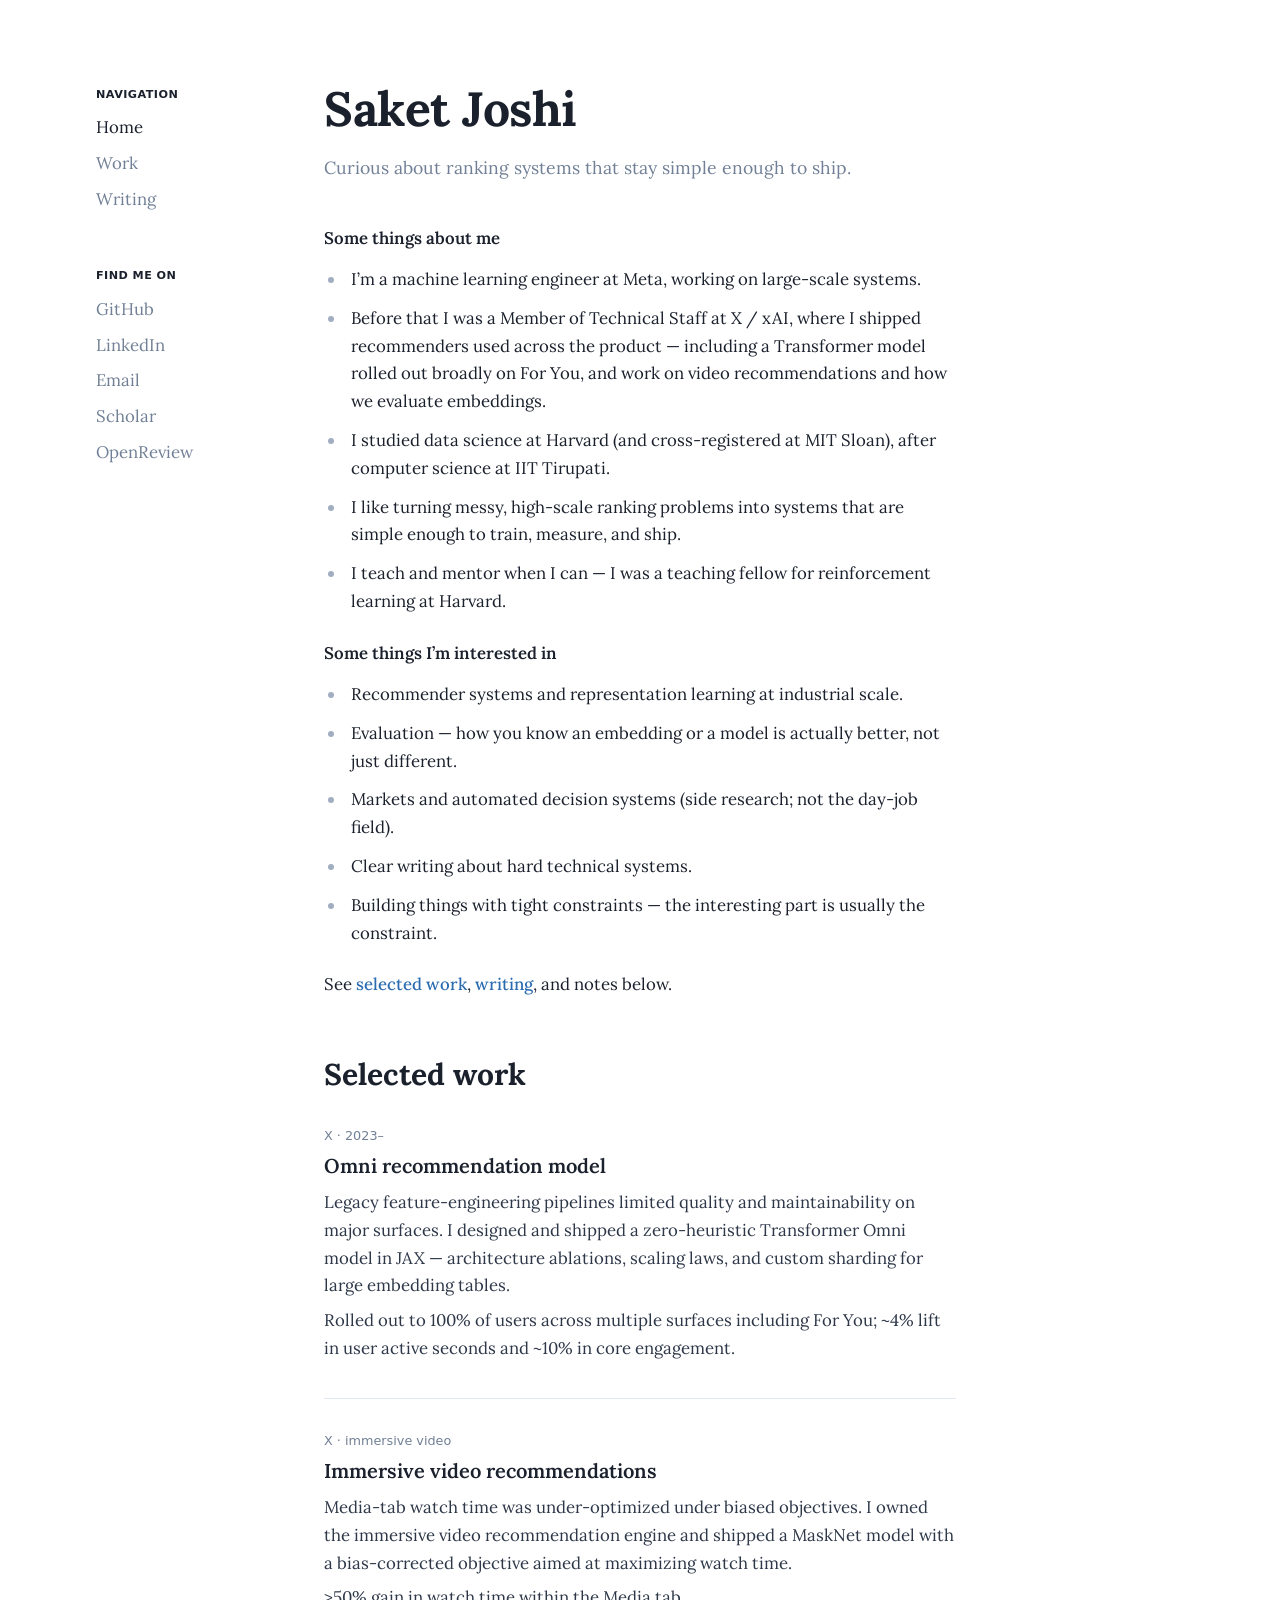
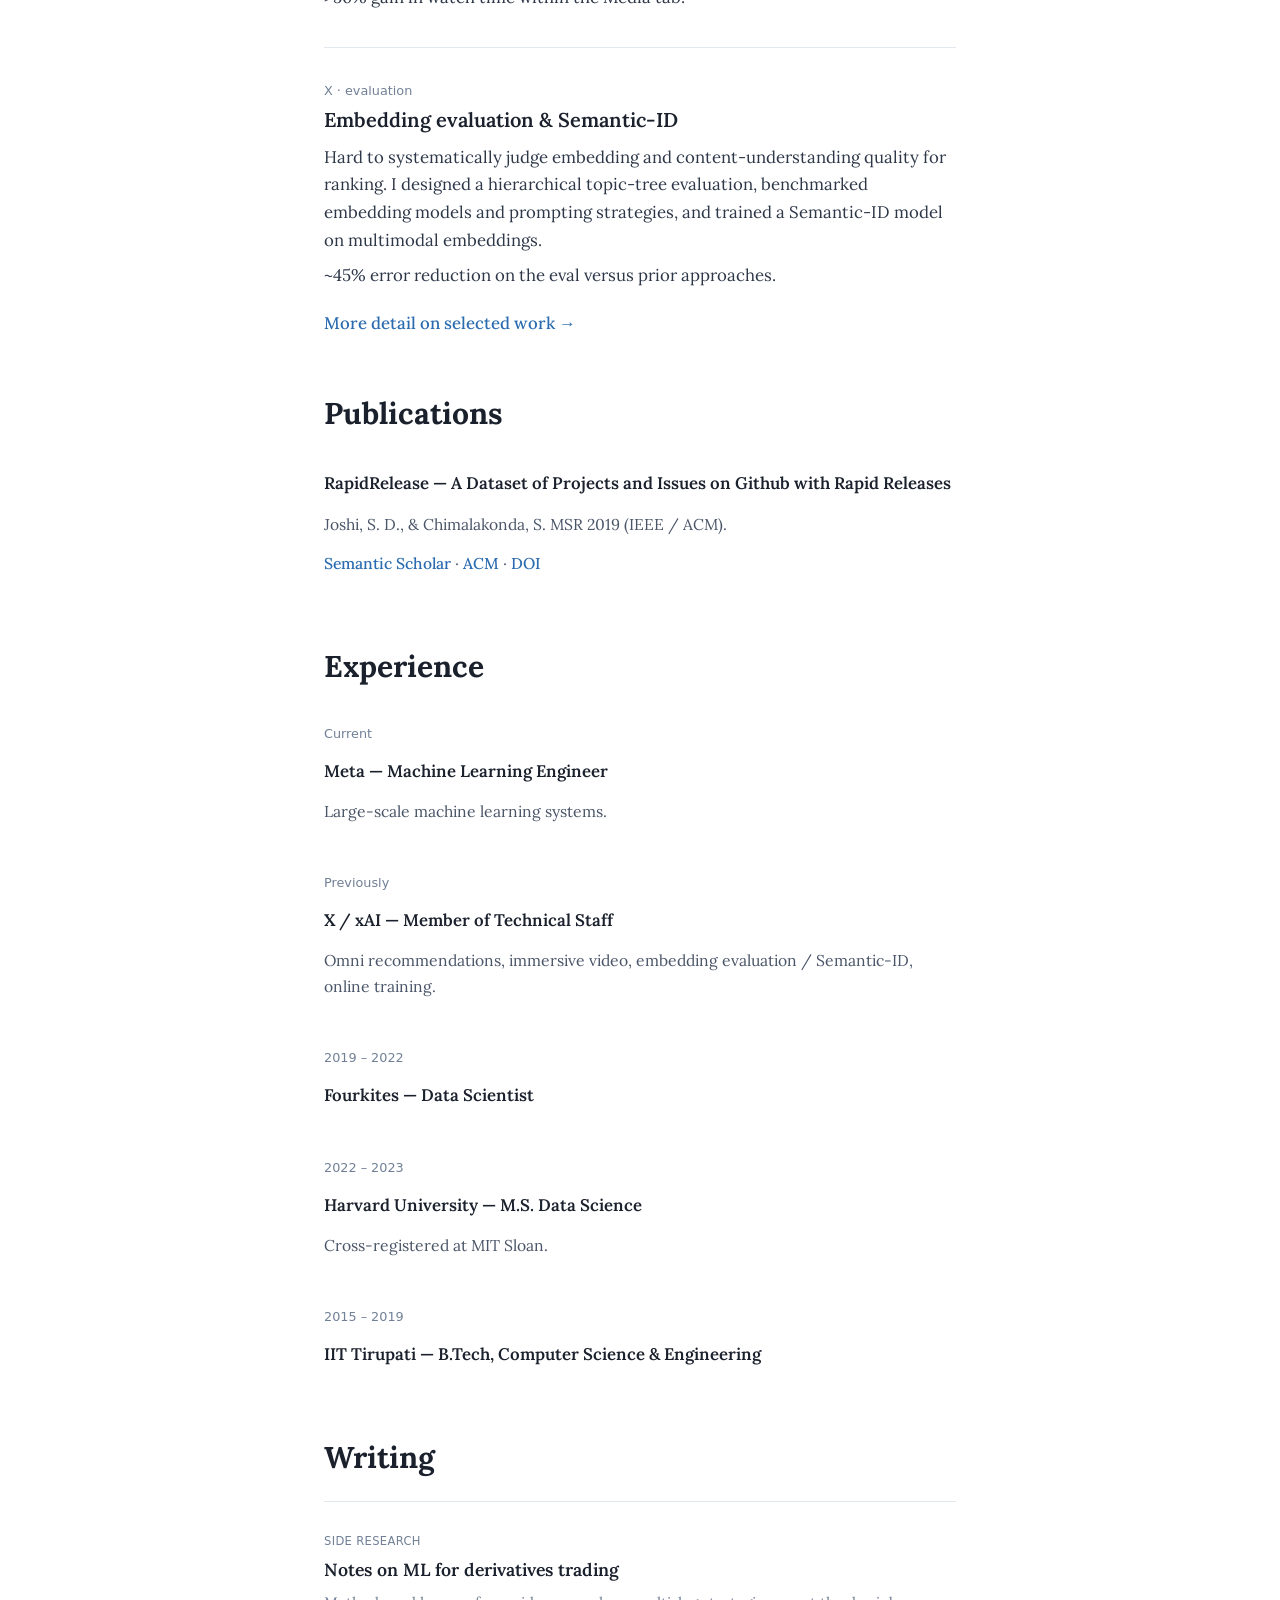
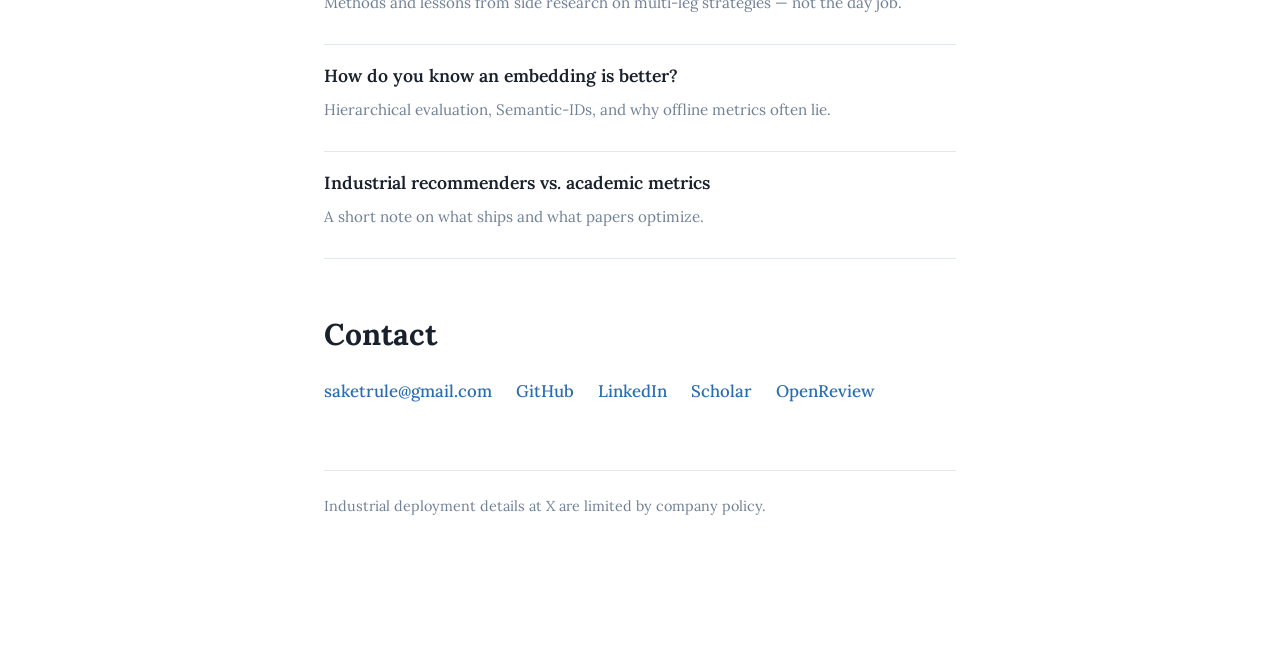
==== index.html @ b35bbe44 "Initial personal site for Saket Joshi. Static HTML/CSS/JS for GitHub Pages — restrained typography-f" ====
<!DOCTYPE html>
<html lang="en">
<head>
  <meta charset="utf-8" />
  <meta name="viewport" content="width=device-width, initial-scale=1" />
  <title>Saket Joshi</title>
  <meta name="description" content="Machine learning engineer — large-scale recommenders, evaluation, and systems that ship." />
  <meta name="robots" content="index,follow" />
  <meta property="og:title" content="Saket Joshi" />
  <meta property="og:description" content="Machine learning engineer — large-scale recommenders, evaluation, and systems that ship." />
  <link rel="preconnect" href="https://fonts.googleapis.com" />
  <link rel="preconnect" href="https://fonts.gstatic.com" crossorigin />
  <link href="https://fonts.googleapis.com/css2?family=Lora:ital,wght@0,400;0,500;0,600;0,700;1,400&display=swap" rel="stylesheet" />
  <link rel="stylesheet" href="css/styles.css" />
</head>
<body>
  <header class="top-bar">
    <div class="top-bar-inner">
      <nav class="top-links" aria-label="Primary">
        <a href="index.html" aria-current="page">Home</a>
        <a href="work/index.html">Work</a>
        <a href="writing/index.html">Writing</a>
      </nav>
      <button type="button" class="menu-btn" id="menu-btn" aria-label="Menu" aria-expanded="false" aria-controls="mobile-panel">
        <svg viewBox="0 0 24 24" fill="none" stroke="currentColor" stroke-width="2" stroke-linecap="round" aria-hidden="true">
          <line x1="3" y1="6" x2="21" y2="6"></line>
          <line x1="3" y1="12" x2="21" y2="12"></line>
          <line x1="3" y1="18" x2="21" y2="18"></line>
        </svg>
      </button>
    </div>
  </header>

  <div class="mobile-panel" id="mobile-panel">
    <p class="label">Navigation</p>
    <a href="index.html" aria-current="page">Home</a>
    <a href="work/index.html">Work</a>
    <a href="writing/index.html">Writing</a>
    <p class="label">Find me on</p>
    <a href="https://github.com/saketrule" target="_blank" rel="noopener">GitHub</a>
    <a href="https://www.linkedin.com/in/saket-dattatray-joshi" target="_blank" rel="noopener">LinkedIn</a>
    <a href="mailto:saketrule@gmail.com">Email</a>
    <a href="https://www.semanticscholar.org/search?q=%22Saket%20Dattatray%20Joshi%22" target="_blank" rel="noopener">Scholar</a>
    <a href="https://openreview.net/" target="_blank" rel="noopener">OpenReview</a>
  </div>

  <aside class="side-nav" aria-label="Sidebar">
    <div class="group">
      <p class="label">Navigation</p>
      <a href="index.html" aria-current="page">Home</a>
      <a href="work/index.html">Work</a>
      <a href="writing/index.html">Writing</a>
    </div>
    <div class="group">
      <p class="label">Find me on</p>
      <a href="https://github.com/saketrule" target="_blank" rel="noopener">GitHub</a>
      <a href="https://www.linkedin.com/in/saket-dattatray-joshi" target="_blank" rel="noopener">LinkedIn</a>
      <a href="mailto:saketrule@gmail.com">Email</a>
      <a href="https://www.semanticscholar.org/search?q=%22Saket%20Dattatray%20Joshi%22" target="_blank" rel="noopener">Scholar</a>
      <a href="https://openreview.net/" target="_blank" rel="noopener">OpenReview</a>
    </div>
  </aside>

  <main class="shell">
    <article class="">
      <h1>Saket Joshi</h1>
      <p class="lede">Curious about ranking systems that stay simple enough to ship.</p>

      <p><strong>Some things about me</strong></p>
      <ul class="plain">
        <li>I’m a machine learning engineer at Meta, working on large-scale systems.</li>
        <li>Before that I was a Member of Technical Staff at X / xAI, where I shipped recommenders used across the product — including a Transformer model rolled out broadly on For You, and work on video recommendations and how we evaluate embeddings.</li>
        <li>I studied data science at Harvard (and cross-registered at MIT Sloan), after computer science at IIT Tirupati.</li>
        <li>I like turning messy, high-scale ranking problems into systems that are simple enough to train, measure, and ship.</li>
        <li>I teach and mentor when I can — I was a teaching fellow for reinforcement learning at Harvard.</li>
      </ul>

      <p><strong>Some things I’m interested in</strong></p>
      <ul class="plain">
        <li>Recommender systems and representation learning at industrial scale.</li>
        <li>Evaluation — how you know an embedding or a model is actually better, not just different.</li>
        <li>Markets and automated decision systems (side research; not the day-job field).</li>
        <li>Clear writing about hard technical systems.</li>
        <li>Building things with tight constraints — the interesting part is usually the constraint.</li>
      </ul>

      <p>See <a href="work/index.html">selected work</a>, <a href="writing/index.html">writing</a>, and notes below.</p>

      <h2 id="work">Selected work</h2>
      <div class="cards">
        <section class="card">
          <p class="meta">X · 2023–</p>
          <h3>Omni recommendation model</h3>
          <p>Legacy feature-engineering pipelines limited quality and maintainability on major surfaces. I designed and shipped a zero-heuristic Transformer Omni model in JAX — architecture ablations, scaling laws, and custom sharding for large embedding tables.</p>
          <p class="outcome">Rolled out to 100% of users across multiple surfaces including For You; ~4% lift in user active seconds and ~10% in core engagement.</p>
        </section>
        <section class="card">
          <p class="meta">X · immersive video</p>
          <h3>Immersive video recommendations</h3>
          <p>Media-tab watch time was under-optimized under biased objectives. I owned the immersive video recommendation engine and shipped a MaskNet model with a bias-corrected objective aimed at maximizing watch time.</p>
          <p class="outcome">&gt;50% gain in watch time within the Media tab.</p>
        </section>
        <section class="card">
          <p class="meta">X · evaluation</p>
          <h3>Embedding evaluation &amp; Semantic-ID</h3>
          <p>Hard to systematically judge embedding and content-understanding quality for ranking. I designed a hierarchical topic-tree evaluation, benchmarked embedding models and prompting strategies, and trained a Semantic-ID model on multimodal embeddings.</p>
          <p class="outcome">~45% error reduction on the eval versus prior approaches.</p>
        </section>
      </div>
      <p><a href="work/index.html">More detail on selected work →</a></p>

      <h2 id="publications">Publications</h2>
      <div class="list-block">
        <div class="list-item">
          <p class="role">RapidRelease — A Dataset of Projects and Issues on Github with Rapid Releases</p>
          <p class="detail">Joshi, S. D., &amp; Chimalakonda, S. MSR 2019 (IEEE / ACM).</p>
          <p class="detail">
            <a href="https://www.semanticscholar.org/paper/RapidRelease-A-Dataset-of-Projects-and-Issues-on-Joshi-Chimalakonda/b1bffb9d54687235b141372b4b94165a48e83bac" target="_blank" rel="noopener">Semantic Scholar</a>
            ·
            <a href="https://dl.acm.org/doi/10.1109/MSR.2019.00088" target="_blank" rel="noopener">ACM</a>
            ·
            <a href="https://doi.org/10.1109/MSR.2019.00088" target="_blank" rel="noopener">DOI</a>
          </p>
        </div>
      </div>

      <h2 id="experience">Experience</h2>
      <div class="list-block">
        <div class="list-item">
          <p class="when">Current</p>
          <p class="role">Meta — Machine Learning Engineer</p>
          <p class="detail">Large-scale machine learning systems.</p>
        </div>
        <div class="list-item">
          <p class="when">Previously</p>
          <p class="role">X / xAI — Member of Technical Staff</p>
          <p class="detail">Omni recommendations, immersive video, embedding evaluation / Semantic-ID, online training.</p>
        </div>
        <div class="list-item">
          <p class="when">2019 – 2022</p>
          <p class="role">Fourkites — Data Scientist</p>
        </div>
        <div class="list-item">
          <p class="when">2022 – 2023</p>
          <p class="role">Harvard University — M.S. Data Science</p>
          <p class="detail">Cross-registered at MIT Sloan.</p>
        </div>
        <div class="list-item">
          <p class="when">2015 – 2019</p>
          <p class="role">IIT Tirupati — B.Tech, Computer Science &amp; Engineering</p>
        </div>
      </div>

      <h2 id="writing">Writing</h2>
      <ul class="write-list">
        <li>
          <p class="tag">Side research</p>
          <a href="writing/ml-for-derivatives.html">Notes on ML for derivatives trading</a>
          <p class="blurb">Methods and lessons from side research on multi-leg strategies — not the day job.</p>
        </li>
        <li>
          <a href="writing/embedding-evaluation.html">How do you know an embedding is better?</a>
          <p class="blurb">Hierarchical evaluation, Semantic-IDs, and why offline metrics often lie.</p>
        </li>
        <li>
          <a href="writing/industrial-recsys.html">Industrial recommenders vs. academic metrics</a>
          <p class="blurb">A short note on what ships and what papers optimize.</p>
        </li>
      </ul>

      <h2 id="contact">Contact</h2>
      <div class="contact-row">
        <a href="mailto:saketrule@gmail.com">saketrule@gmail.com</a>
        <a href="https://github.com/saketrule" target="_blank" rel="noopener">GitHub</a>
        <a href="https://www.linkedin.com/in/saket-dattatray-joshi" target="_blank" rel="noopener">LinkedIn</a>
        <a href="https://www.semanticscholar.org/search?q=%22Saket%20Dattatray%20Joshi%22" target="_blank" rel="noopener">Scholar</a>
        <a href="https://openreview.net/" target="_blank" rel="noopener">OpenReview</a>
      </div>

      <p class="footer-note">Industrial deployment details at X are limited by company policy.</p>

    </article>
  </main>

  <script src="js/main.js"></script>
</body>
</html>
---- css/styles.css ----
/* Saket Joshi — restrained personal site */

:root {
  --bg: #ffffff;
  --text: #1a202c;
  --muted: #718096;
  --border: #e2e8f0;
  --link: #2b6cb0;
  --hover: #1a202c;
  --max: 42rem;
  --pad: 1.25rem;
  --font: "Lora", "Iowan Old Style", "Palatino Linotype", Palatino, Georgia, serif;
  --sans: ui-sans-serif, system-ui, -apple-system, "Segoe UI", sans-serif;
}

*,
*::before,
*::after {
  box-sizing: border-box;
  margin: 0;
  padding: 0;
}

html {
  -webkit-text-size-adjust: 100%;
  scroll-behavior: smooth;
}

body {
  font-family: var(--font);
  background: var(--bg);
  color: var(--text);
  line-height: 1.65;
  font-size: 1.05rem;
  -webkit-font-smoothing: antialiased;
  text-rendering: optimizeLegibility;
  min-height: 100vh;
}

a {
  color: var(--link);
  text-decoration: none;
  font-weight: 500;
  transition: color 0.15s ease;
}

a:hover {
  text-decoration: underline;
  color: var(--hover);
}

img {
  max-width: 100%;
  height: auto;
  display: block;
}

.shell {
  max-width: var(--max);
  margin: 0 auto;
  padding: 4.5rem var(--pad) 6rem;
  position: relative;
}

.side-nav {
  display: none;
  position: fixed;
  top: 4.5rem;
  right: calc(50% + (var(--max) / 2) + 4rem);
  flex-direction: column;
  gap: 2.5rem;
  width: 9rem;
}

.side-nav .group {
  display: flex;
  flex-direction: column;
  gap: 0.5rem;
}

.side-nav .label {
  font-family: var(--sans);
  font-size: 0.7rem;
  font-weight: 700;
  letter-spacing: 0.04em;
  text-transform: uppercase;
  color: var(--text);
  margin-bottom: 0.15rem;
}

.side-nav a {
  color: var(--muted);
  font-weight: 400;
  font-size: 1.05rem;
  text-decoration: none;
}

.side-nav a:hover,
.side-nav a[aria-current="page"] {
  color: var(--text);
  text-decoration: none;
}

.top-bar {
  position: fixed;
  top: 0;
  left: 0;
  right: 0;
  height: 3rem;
  background: var(--bg);
  border-bottom: 1px solid var(--border);
  z-index: 50;
  display: flex;
  align-items: center;
}

.top-bar-inner {
  width: 100%;
  max-width: var(--max);
  margin: 0 auto;
  padding: 0 1.5rem;
  display: flex;
  align-items: center;
  justify-content: space-between;
  gap: 1rem;
}

.top-links {
  display: flex;
  gap: 1.5rem;
  align-items: center;
}

.top-links a {
  color: var(--muted);
  font-weight: 400;
  text-decoration: none;
}

.top-links a[aria-current="page"],
.top-links a:hover {
  color: var(--text);
}

.menu-btn {
  appearance: none;
  background: transparent;
  border: 1px solid var(--border);
  border-radius: 0.375rem;
  width: 2rem;
  height: 2rem;
  display: inline-flex;
  align-items: center;
  justify-content: center;
  cursor: pointer;
  color: var(--text);
}

.menu-btn svg {
  width: 1rem;
  height: 1rem;
}

.mobile-panel {
  display: none;
  position: fixed;
  top: 3rem;
  left: 0;
  right: 0;
  background: var(--bg);
  border-bottom: 1px solid var(--border);
  padding: 1.25rem 1.5rem 1.5rem;
  z-index: 40;
  box-shadow: 0 8px 24px rgba(0, 0, 0, 0.06);
}

.mobile-panel.open {
  display: block;
}

.mobile-panel .label {
  font-family: var(--sans);
  font-size: 0.75rem;
  font-weight: 600;
  margin: 0.75rem 0 0.5rem;
}

.mobile-panel .label:first-child {
  margin-top: 0;
}

.mobile-panel a {
  display: block;
  padding: 0.35rem 0;
  color: var(--muted);
  font-weight: 400;
  text-decoration: none;
}

.mobile-panel a:hover,
.mobile-panel a[aria-current="page"] {
  color: var(--text);
}

h1 {
  font-size: 2.25rem;
  font-weight: 700;
  line-height: 1.2;
  letter-spacing: -0.01em;
  margin-bottom: 0.75rem;
}

h2 {
  font-size: 1.5rem;
  font-weight: 700;
  line-height: 1.3;
  margin-top: 3rem;
  margin-bottom: 1.25rem;
}

h3 {
  font-size: 1.2rem;
  font-weight: 600;
  line-height: 1.35;
  margin-top: 2rem;
  margin-bottom: 0.5rem;
}

.lede {
  color: var(--muted);
  font-size: 1.1rem;
  margin-bottom: 2.25rem;
  line-height: 1.55;
}

p {
  margin: 0.85rem 0;
}

strong {
  font-weight: 600;
}

ul.plain {
  list-style: disc;
  padding-left: 1.35rem;
  margin: 0.75rem 0 1.5rem;
}

ul.plain li {
  margin: 0.7rem 0;
  padding-left: 0.35rem;
}

ul.plain li::marker {
  color: #a0aec0;
}

hr {
  border: none;
  border-top: 1px solid var(--border);
  margin: 3rem 0;
}

.cards {
  display: flex;
  flex-direction: column;
  gap: 1.75rem;
  margin-top: 1rem;
}

.card {
  border-top: 1px solid var(--border);
  padding-top: 1.5rem;
}

.card:first-child {
  border-top: none;
  padding-top: 0;
}

.card .meta {
  font-family: var(--sans);
  font-size: 0.8rem;
  color: var(--muted);
  margin-bottom: 0.35rem;
}

.card h3 {
  margin-top: 0;
  margin-bottom: 0.65rem;
  font-size: 1.25rem;
}

.card p {
  margin: 0.45rem 0;
  color: #2d3748;
}

.list-block {
  display: flex;
  flex-direction: column;
  gap: 1.25rem;
  margin-top: 0.5rem;
}

.list-item .when {
  font-family: var(--sans);
  font-size: 0.8rem;
  color: var(--muted);
}

.list-item .role {
  font-weight: 600;
}

.list-item .detail {
  color: #4a5568;
  font-size: 0.98rem;
}

.write-list {
  list-style: none;
  padding: 0;
  margin: 1rem 0 0;
}

.write-list li {
  padding: 1rem 0;
  border-top: 1px solid var(--border);
}

.write-list li:last-child {
  border-bottom: 1px solid var(--border);
}

.write-list a {
  font-weight: 600;
  color: var(--text);
  text-decoration: none;
  font-size: 1.1rem;
}

.write-list a:hover {
  color: var(--link);
  text-decoration: underline;
}

.write-list .blurb {
  color: var(--muted);
  font-size: 0.95rem;
  margin-top: 0.35rem;
}

.write-list .tag {
  font-family: var(--sans);
  font-size: 0.72rem;
  color: var(--muted);
  letter-spacing: 0.03em;
  text-transform: uppercase;
  margin-bottom: 0.25rem;
}

.article .meta {
  font-family: var(--sans);
  font-size: 0.85rem;
  color: var(--muted);
  margin-bottom: 2rem;
}

.article p {
  margin: 1rem 0;
}

.article ul {
  list-style: disc;
  padding-left: 1.35rem;
  margin: 1rem 0;
}

.article li {
  margin: 0.55rem 0;
}

.article h2 {
  margin-top: 2.5rem;
}

.back {
  display: inline-block;
  margin-bottom: 2rem;
  color: var(--muted);
  font-weight: 400;
  font-size: 0.95rem;
}

.back:hover {
  color: var(--text);
}

.footer-note {
  margin-top: 4rem;
  padding-top: 1.5rem;
  border-top: 1px solid var(--border);
  font-size: 0.9rem;
  color: var(--muted);
}

.contact-row {
  display: flex;
  flex-wrap: wrap;
  gap: 0.75rem 1.5rem;
  margin-top: 0.75rem;
}

@media (min-width: 48em) {
  h1 {
    font-size: 3rem;
    margin-bottom: 1rem;
  }

  h2 {
    font-size: 1.875rem;
    margin-top: 3.5rem;
    margin-bottom: 1.5rem;
  }

  .shell {
    padding-top: 5rem;
    padding-bottom: 8rem;
  }

  .lede {
    margin-bottom: 2.75rem;
  }
}

@media (min-width: 62em) {
  .top-bar {
    display: none;
  }

  .mobile-panel {
    display: none !important;
  }

  .side-nav {
    display: flex;
  }

  .shell {
    padding-top: 5rem;
  }
}

@media (max-width: 61.99em) {
  .shell {
    padding-top: 5rem;
  }
}
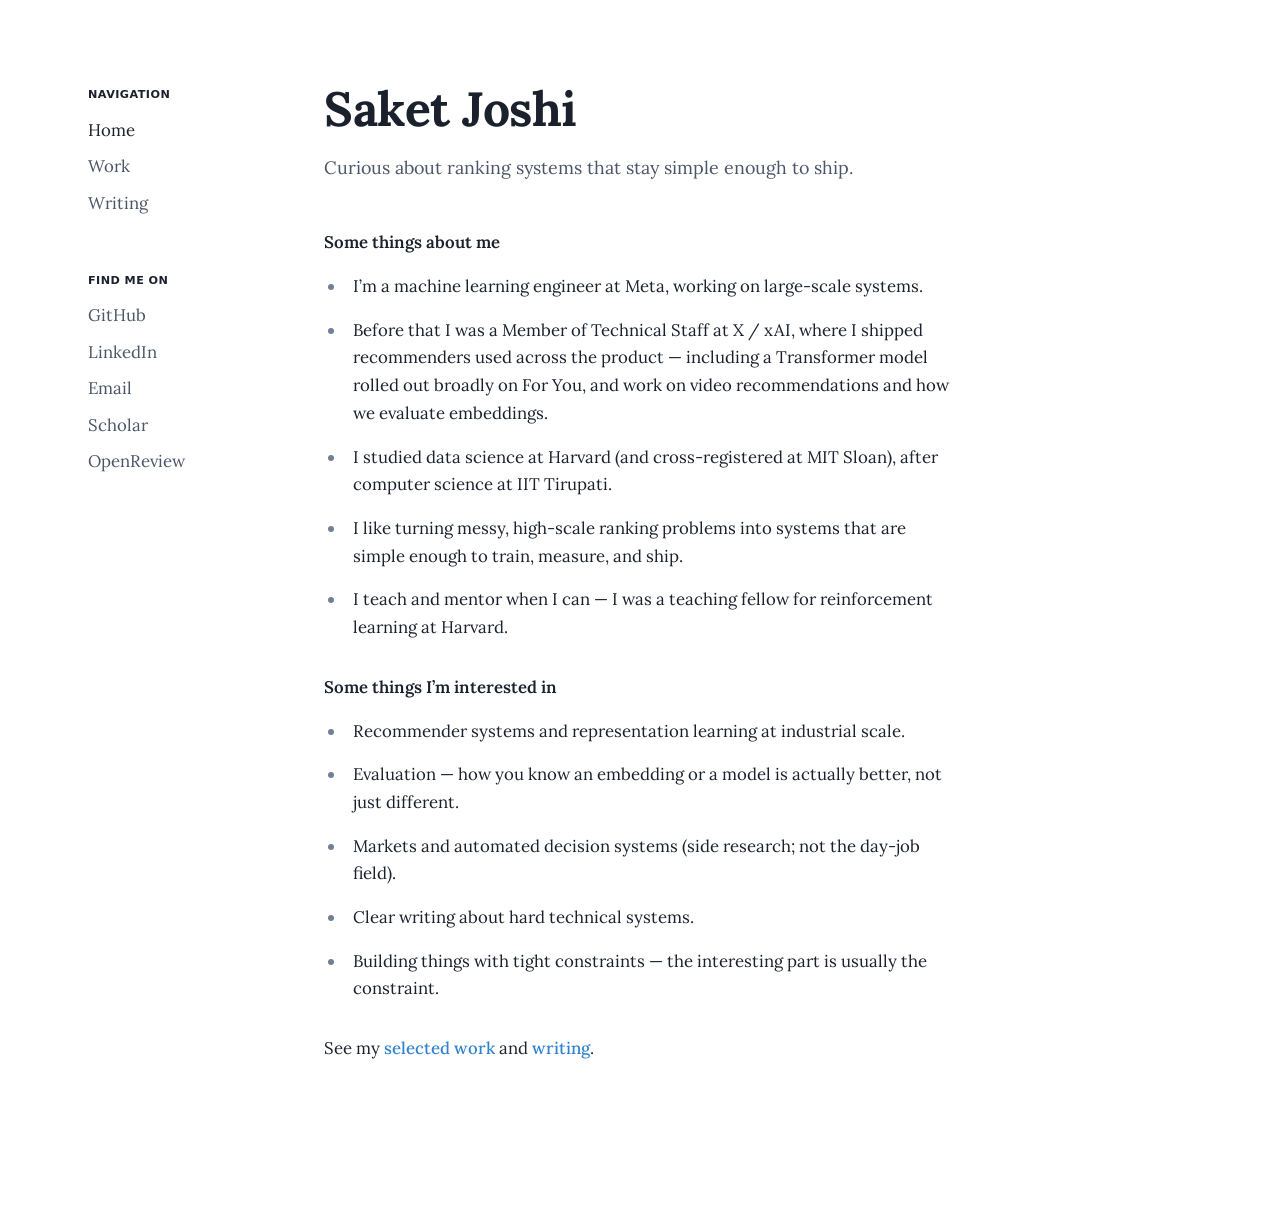
==== commit 305e6cb5: "Sparse homepage to match Adam’s quiet vibe. Drop résumé sections from home; keep about/interests plu" ====
--- a/index.html
+++ b/index.html
@@ -62,7 +62,7 @@
   </aside>
 
   <main class="shell">
-    <article class="">
+    <article>
       <h1>Saket Joshi</h1>
       <p class="lede">Curious about ranking systems that stay simple enough to ship.</p>
 
@@ -84,101 +84,7 @@
         <li>Building things with tight constraints — the interesting part is usually the constraint.</li>
       </ul>
 
-      <p>See <a href="work/index.html">selected work</a>, <a href="writing/index.html">writing</a>, and notes below.</p>
-
-      <h2 id="work">Selected work</h2>
-      <div class="cards">
-        <section class="card">
-          <p class="meta">X · 2023–</p>
-          <h3>Omni recommendation model</h3>
-          <p>Legacy feature-engineering pipelines limited quality and maintainability on major surfaces. I designed and shipped a zero-heuristic Transformer Omni model in JAX — architecture ablations, scaling laws, and custom sharding for large embedding tables.</p>
-          <p class="outcome">Rolled out to 100% of users across multiple surfaces including For You; ~4% lift in user active seconds and ~10% in core engagement.</p>
-        </section>
-        <section class="card">
-          <p class="meta">X · immersive video</p>
-          <h3>Immersive video recommendations</h3>
-          <p>Media-tab watch time was under-optimized under biased objectives. I owned the immersive video recommendation engine and shipped a MaskNet model with a bias-corrected objective aimed at maximizing watch time.</p>
-          <p class="outcome">&gt;50% gain in watch time within the Media tab.</p>
-        </section>
-        <section class="card">
-          <p class="meta">X · evaluation</p>
-          <h3>Embedding evaluation &amp; Semantic-ID</h3>
-          <p>Hard to systematically judge embedding and content-understanding quality for ranking. I designed a hierarchical topic-tree evaluation, benchmarked embedding models and prompting strategies, and trained a Semantic-ID model on multimodal embeddings.</p>
-          <p class="outcome">~45% error reduction on the eval versus prior approaches.</p>
-        </section>
-      </div>
-      <p><a href="work/index.html">More detail on selected work →</a></p>
-
-      <h2 id="publications">Publications</h2>
-      <div class="list-block">
-        <div class="list-item">
-          <p class="role">RapidRelease — A Dataset of Projects and Issues on Github with Rapid Releases</p>
-          <p class="detail">Joshi, S. D., &amp; Chimalakonda, S. MSR 2019 (IEEE / ACM).</p>
-          <p class="detail">
-            <a href="https://www.semanticscholar.org/paper/RapidRelease-A-Dataset-of-Projects-and-Issues-on-Joshi-Chimalakonda/b1bffb9d54687235b141372b4b94165a48e83bac" target="_blank" rel="noopener">Semantic Scholar</a>
-            ·
-            <a href="https://dl.acm.org/doi/10.1109/MSR.2019.00088" target="_blank" rel="noopener">ACM</a>
-            ·
-            <a href="https://doi.org/10.1109/MSR.2019.00088" target="_blank" rel="noopener">DOI</a>
-          </p>
-        </div>
-      </div>
-
-      <h2 id="experience">Experience</h2>
-      <div class="list-block">
-        <div class="list-item">
-          <p class="when">Current</p>
-          <p class="role">Meta — Machine Learning Engineer</p>
-          <p class="detail">Large-scale machine learning systems.</p>
-        </div>
-        <div class="list-item">
-          <p class="when">Previously</p>
-          <p class="role">X / xAI — Member of Technical Staff</p>
-          <p class="detail">Omni recommendations, immersive video, embedding evaluation / Semantic-ID, online training.</p>
-        </div>
-        <div class="list-item">
-          <p class="when">2019 – 2022</p>
-          <p class="role">Fourkites — Data Scientist</p>
-        </div>
-        <div class="list-item">
-          <p class="when">2022 – 2023</p>
-          <p class="role">Harvard University — M.S. Data Science</p>
-          <p class="detail">Cross-registered at MIT Sloan.</p>
-        </div>
-        <div class="list-item">
-          <p class="when">2015 – 2019</p>
-          <p class="role">IIT Tirupati — B.Tech, Computer Science &amp; Engineering</p>
-        </div>
-      </div>
-
-      <h2 id="writing">Writing</h2>
-      <ul class="write-list">
-        <li>
-          <p class="tag">Side research</p>
-          <a href="writing/ml-for-derivatives.html">Notes on ML for derivatives trading</a>
-          <p class="blurb">Methods and lessons from side research on multi-leg strategies — not the day job.</p>
-        </li>
-        <li>
-          <a href="writing/embedding-evaluation.html">How do you know an embedding is better?</a>
-          <p class="blurb">Hierarchical evaluation, Semantic-IDs, and why offline metrics often lie.</p>
-        </li>
-        <li>
-          <a href="writing/industrial-recsys.html">Industrial recommenders vs. academic metrics</a>
-          <p class="blurb">A short note on what ships and what papers optimize.</p>
-        </li>
-      </ul>
-
-      <h2 id="contact">Contact</h2>
-      <div class="contact-row">
-        <a href="mailto:saketrule@gmail.com">saketrule@gmail.com</a>
-        <a href="https://github.com/saketrule" target="_blank" rel="noopener">GitHub</a>
-        <a href="https://www.linkedin.com/in/saket-dattatray-joshi" target="_blank" rel="noopener">LinkedIn</a>
-        <a href="https://www.semanticscholar.org/search?q=%22Saket%20Dattatray%20Joshi%22" target="_blank" rel="noopener">Scholar</a>
-        <a href="https://openreview.net/" target="_blank" rel="noopener">OpenReview</a>
-      </div>
-
-      <p class="footer-note">Industrial deployment details at X are limited by company policy.</p>
-
+      <p>See my <a href="work/">selected work</a> and <a href="writing/">writing</a>.</p>
     </article>
   </main>
 
--- a/css/styles.css
+++ b/css/styles.css
@@ -3,9 +3,10 @@
 :root {
   --bg: #ffffff;
   --text: #1a202c;
-  --muted: #718096;
+  --muted: #4a5568;
+  --muted-soft: #718096;
   --border: #e2e8f0;
-  --link: #2b6cb0;
+  --link: #3182ce;
   --hover: #1a202c;
   --max: 42rem;
   --pad: 1.25rem;
@@ -58,9 +59,11 @@
 .shell {
   max-width: var(--max);
   margin: 0 auto;
-  padding: 4.5rem var(--pad) 6rem;
+  padding: 3.5rem var(--pad) 6rem;
   position: relative;
 }
+
+/* Desktop left nav — Adam-style */
 
 .side-nav {
   display: none;
@@ -69,13 +72,13 @@
   right: calc(50% + (var(--max) / 2) + 4rem);
   flex-direction: column;
   gap: 2.5rem;
-  width: 9rem;
+  width: 9.5rem;
 }
 
 .side-nav .group {
   display: flex;
   flex-direction: column;
-  gap: 0.5rem;
+  gap: 0.55rem;
 }
 
 .side-nav .label {
@@ -85,7 +88,7 @@
   letter-spacing: 0.04em;
   text-transform: uppercase;
   color: var(--text);
-  margin-bottom: 0.15rem;
+  margin-bottom: 0.2rem;
 }
 
 .side-nav a {
@@ -100,25 +103,28 @@
   color: var(--text);
   text-decoration: none;
 }
+
+/* Mobile chrome — light, not a heavy fixed résumé bar */
 
 .top-bar {
   position: fixed;
   top: 0;
   left: 0;
   right: 0;
-  height: 3rem;
-  background: var(--bg);
-  border-bottom: 1px solid var(--border);
+  height: 2.75rem;
+  background: rgba(255, 255, 255, 0.92);
+  backdrop-filter: blur(8px);
   z-index: 50;
   display: flex;
   align-items: center;
+  border-bottom: none;
 }
 
 .top-bar-inner {
   width: 100%;
   max-width: var(--max);
   margin: 0 auto;
-  padding: 0 1.5rem;
+  padding: 0 1.25rem;
   display: flex;
   align-items: center;
   justify-content: space-between;
@@ -127,7 +133,7 @@
 
 .top-links {
   display: flex;
-  gap: 1.5rem;
+  gap: 1.25rem;
   align-items: center;
 }
 
@@ -135,18 +141,19 @@
   color: var(--muted);
   font-weight: 400;
   text-decoration: none;
+  font-size: 0.98rem;
 }
 
 .top-links a[aria-current="page"],
 .top-links a:hover {
   color: var(--text);
+  text-decoration: none;
 }
 
 .menu-btn {
   appearance: none;
   background: transparent;
-  border: 1px solid var(--border);
-  border-radius: 0.375rem;
+  border: none;
   width: 2rem;
   height: 2rem;
   display: inline-flex;
@@ -154,24 +161,24 @@
   justify-content: center;
   cursor: pointer;
   color: var(--text);
+  padding: 0;
 }
 
 .menu-btn svg {
-  width: 1rem;
-  height: 1rem;
+  width: 1.15rem;
+  height: 1.15rem;
 }
 
 .mobile-panel {
   display: none;
   position: fixed;
-  top: 3rem;
+  top: 2.75rem;
   left: 0;
   right: 0;
   background: var(--bg);
   border-bottom: 1px solid var(--border);
-  padding: 1.25rem 1.5rem 1.5rem;
+  padding: 1rem 1.25rem 1.35rem;
   z-index: 40;
-  box-shadow: 0 8px 24px rgba(0, 0, 0, 0.06);
 }
 
 .mobile-panel.open {
@@ -180,9 +187,12 @@
 
 .mobile-panel .label {
   font-family: var(--sans);
-  font-size: 0.75rem;
-  font-weight: 600;
-  margin: 0.75rem 0 0.5rem;
+  font-size: 0.72rem;
+  font-weight: 700;
+  letter-spacing: 0.04em;
+  text-transform: uppercase;
+  margin: 0.85rem 0 0.45rem;
+  color: var(--text);
 }
 
 .mobile-panel .label:first-child {
@@ -191,7 +201,7 @@
 
 .mobile-panel a {
   display: block;
-  padding: 0.35rem 0;
+  padding: 0.4rem 0;
   color: var(--muted);
   font-weight: 400;
   text-decoration: none;
@@ -200,14 +210,17 @@
 .mobile-panel a:hover,
 .mobile-panel a[aria-current="page"] {
   color: var(--text);
-}
+  text-decoration: none;
+}
+
+/* Type */
 
 h1 {
   font-size: 2.25rem;
   font-weight: 700;
   line-height: 1.2;
   letter-spacing: -0.01em;
-  margin-bottom: 0.75rem;
+  margin-bottom: 0.85rem;
 }
 
 h2 {
@@ -228,13 +241,13 @@
 
 .lede {
   color: var(--muted);
-  font-size: 1.1rem;
-  margin-bottom: 2.25rem;
+  font-size: 1.12rem;
+  margin-bottom: 2.5rem;
   line-height: 1.55;
 }
 
 p {
-  margin: 0.85rem 0;
+  margin: 0.9rem 0;
 }
 
 strong {
@@ -243,17 +256,17 @@
 
 ul.plain {
   list-style: disc;
-  padding-left: 1.35rem;
-  margin: 0.75rem 0 1.5rem;
+  padding-left: 1.4rem;
+  margin: 0.85rem 0 2rem;
 }
 
 ul.plain li {
-  margin: 0.7rem 0;
-  padding-left: 0.35rem;
+  margin: 0.9rem 0;
+  padding-left: 0.4rem;
 }
 
 ul.plain li::marker {
-  color: #a0aec0;
+  color: var(--muted-soft);
 }
 
 hr {
@@ -262,39 +275,36 @@
   margin: 3rem 0;
 }
 
+/* Work deep dives — spacing, not corporate card borders */
+
 .cards {
   display: flex;
   flex-direction: column;
-  gap: 1.75rem;
-  margin-top: 1rem;
+  gap: 2.75rem;
+  margin-top: 1.5rem;
 }
 
 .card {
-  border-top: 1px solid var(--border);
-  padding-top: 1.5rem;
-}
-
-.card:first-child {
-  border-top: none;
-  padding-top: 0;
+  border: none;
+  padding: 0;
 }
 
 .card .meta {
   font-family: var(--sans);
   font-size: 0.8rem;
-  color: var(--muted);
-  margin-bottom: 0.35rem;
+  color: var(--muted-soft);
+  margin-bottom: 0.4rem;
 }
 
 .card h3 {
   margin-top: 0;
-  margin-bottom: 0.65rem;
-  font-size: 1.25rem;
+  margin-bottom: 0.75rem;
+  font-size: 1.3rem;
 }
 
 .card p {
-  margin: 0.45rem 0;
-  color: #2d3748;
+  margin: 0.55rem 0;
+  color: var(--text);
 }
 
 .list-block {
@@ -307,7 +317,7 @@
 .list-item .when {
   font-family: var(--sans);
   font-size: 0.8rem;
-  color: var(--muted);
+  color: var(--muted-soft);
 }
 
 .list-item .role {
@@ -315,23 +325,23 @@
 }
 
 .list-item .detail {
-  color: #4a5568;
+  color: var(--muted);
   font-size: 0.98rem;
 }
 
 .write-list {
   list-style: none;
   padding: 0;
-  margin: 1rem 0 0;
+  margin: 1.25rem 0 0;
 }
 
 .write-list li {
-  padding: 1rem 0;
-  border-top: 1px solid var(--border);
-}
-
-.write-list li:last-child {
-  border-bottom: 1px solid var(--border);
+  padding: 1.15rem 0;
+  border-top: none;
+}
+
+.write-list li + li {
+  margin-top: 0.25rem;
 }
 
 .write-list a {
@@ -349,16 +359,16 @@
 .write-list .blurb {
   color: var(--muted);
   font-size: 0.95rem;
-  margin-top: 0.35rem;
+  margin-top: 0.4rem;
 }
 
 .write-list .tag {
   font-family: var(--sans);
   font-size: 0.72rem;
-  color: var(--muted);
+  color: var(--muted-soft);
   letter-spacing: 0.03em;
   text-transform: uppercase;
-  margin-bottom: 0.25rem;
+  margin-bottom: 0.3rem;
 }
 
 .article .meta {
@@ -379,7 +389,7 @@
 }
 
 .article li {
-  margin: 0.55rem 0;
+  margin: 0.6rem 0;
 }
 
 .article h2 {
@@ -396,14 +406,15 @@
 
 .back:hover {
   color: var(--text);
+  text-decoration: none;
 }
 
 .footer-note {
-  margin-top: 4rem;
-  padding-top: 1.5rem;
-  border-top: 1px solid var(--border);
+  margin-top: 3.5rem;
+  padding-top: 0;
+  border-top: none;
   font-size: 0.9rem;
-  color: var(--muted);
+  color: var(--muted-soft);
 }
 
 .contact-row {
@@ -431,10 +442,15 @@
   }
 
   .lede {
-    margin-bottom: 2.75rem;
-  }
-}
-
+    margin-bottom: 3rem;
+  }
+
+  ul.plain li {
+    margin: 1rem 0;
+  }
+}
+
+/* Desktop: sidebar only — no top bar */
 @media (min-width: 62em) {
   .top-bar {
     display: none;
@@ -455,6 +471,6 @@
 
 @media (max-width: 61.99em) {
   .shell {
-    padding-top: 5rem;
-  }
-}
+    padding-top: 4.25rem;
+  }
+}
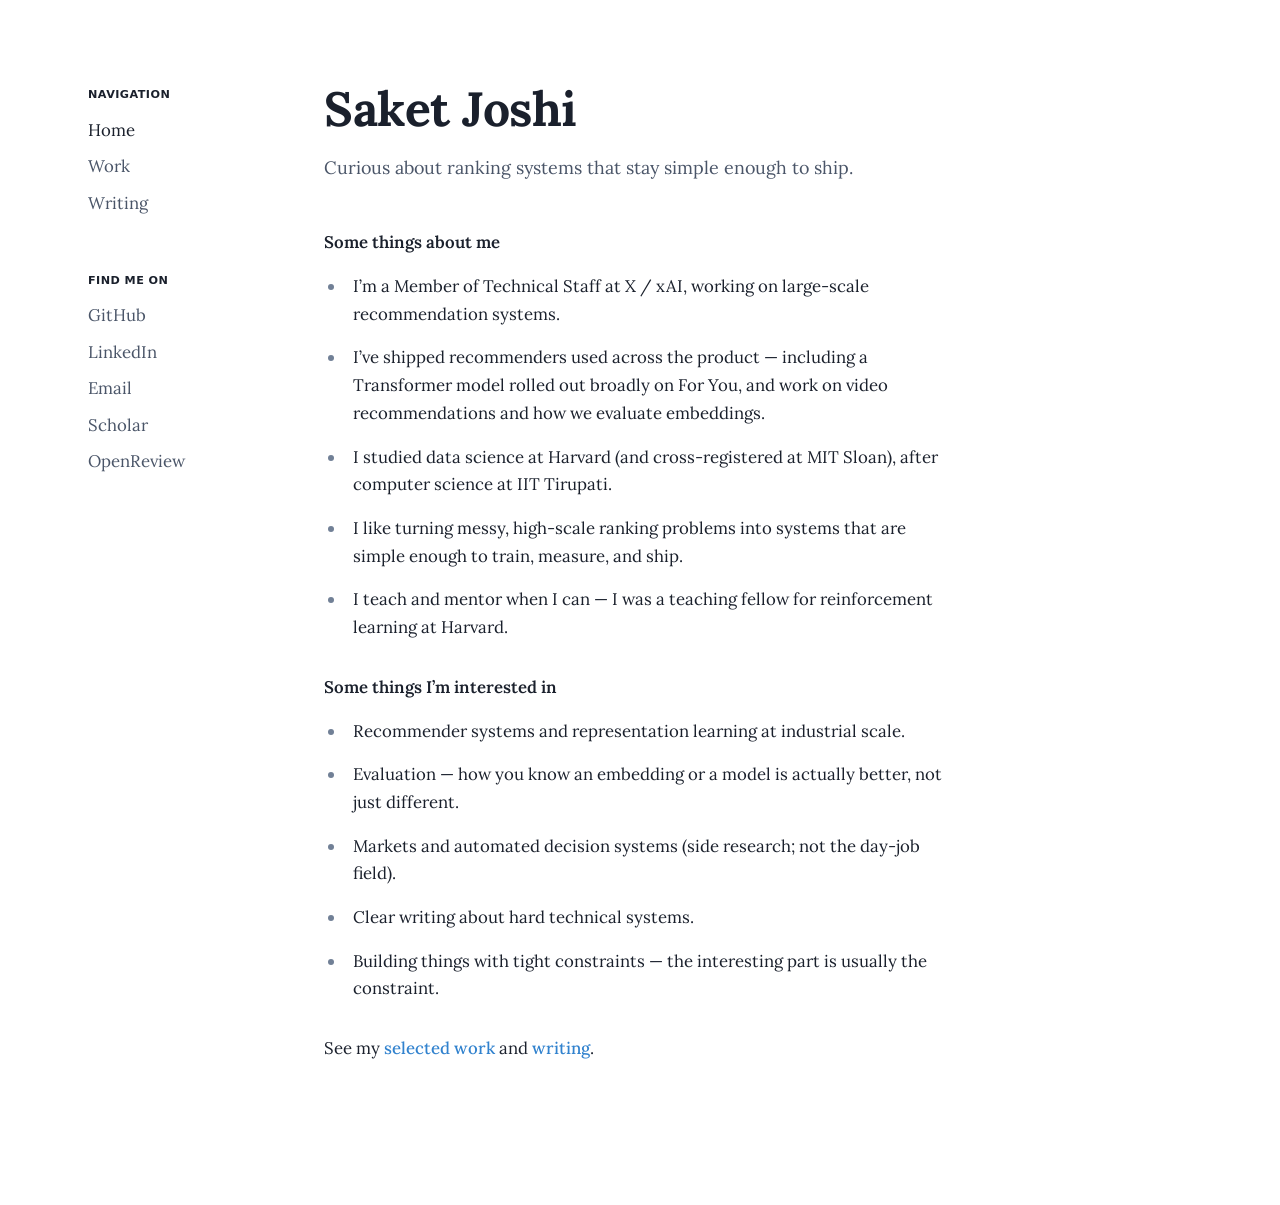
==== commit 9fa46702: "Remove Meta from public bio; lead with X/xAI" ====
--- a/index.html
+++ b/index.html
@@ -68,8 +68,8 @@
 
       <p><strong>Some things about me</strong></p>
       <ul class="plain">
-        <li>I’m a machine learning engineer at Meta, working on large-scale systems.</li>
-        <li>Before that I was a Member of Technical Staff at X / xAI, where I shipped recommenders used across the product — including a Transformer model rolled out broadly on For You, and work on video recommendations and how we evaluate embeddings.</li>
+        <li>I’m a Member of Technical Staff at X / xAI, working on large-scale recommendation systems.</li>
+        <li>I’ve shipped recommenders used across the product — including a Transformer model rolled out broadly on For You, and work on video recommendations and how we evaluate embeddings.</li>
         <li>I studied data science at Harvard (and cross-registered at MIT Sloan), after computer science at IIT Tirupati.</li>
         <li>I like turning messy, high-scale ranking problems into systems that are simple enough to train, measure, and ship.</li>
         <li>I teach and mentor when I can — I was a teaching fellow for reinforcement learning at Harvard.</li>
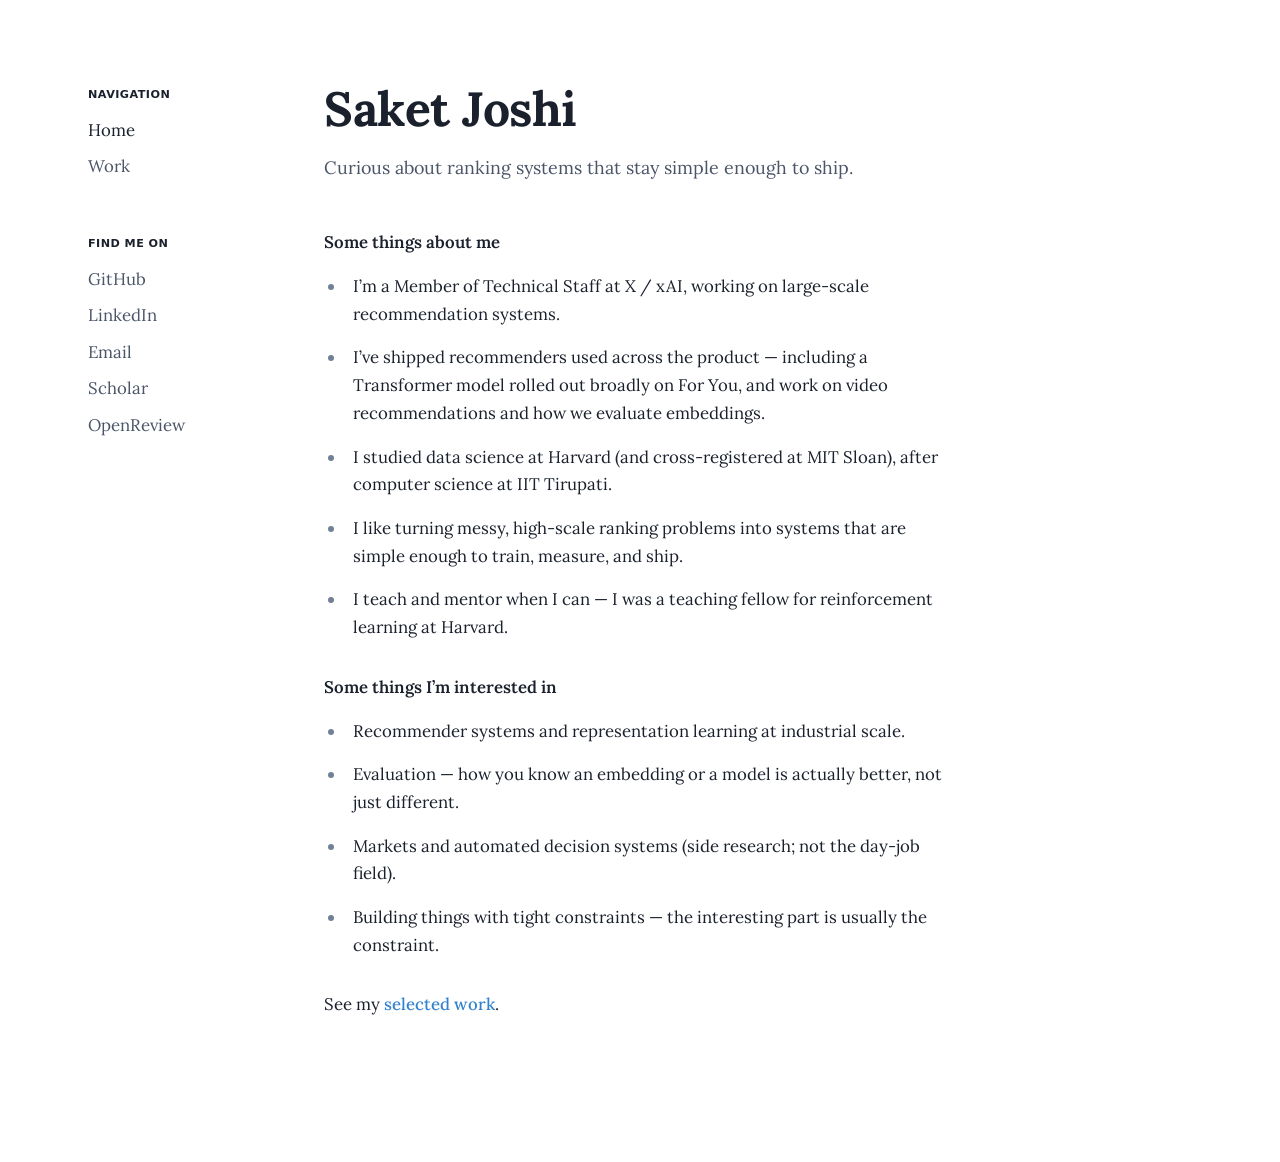
==== commit 6cd0fc65: "Hide Writing from nav; drop clear-writing interest line" ====
--- a/index.html
+++ b/index.html
@@ -19,7 +19,6 @@
       <nav class="top-links" aria-label="Primary">
         <a href="index.html" aria-current="page">Home</a>
         <a href="work/index.html">Work</a>
-        <a href="writing/index.html">Writing</a>
       </nav>
       <button type="button" class="menu-btn" id="menu-btn" aria-label="Menu" aria-expanded="false" aria-controls="mobile-panel">
         <svg viewBox="0 0 24 24" fill="none" stroke="currentColor" stroke-width="2" stroke-linecap="round" aria-hidden="true">
@@ -35,7 +34,6 @@
     <p class="label">Navigation</p>
     <a href="index.html" aria-current="page">Home</a>
     <a href="work/index.html">Work</a>
-    <a href="writing/index.html">Writing</a>
     <p class="label">Find me on</p>
     <a href="https://github.com/saketrule" target="_blank" rel="noopener">GitHub</a>
     <a href="https://www.linkedin.com/in/saket-dattatray-joshi" target="_blank" rel="noopener">LinkedIn</a>
@@ -49,8 +47,7 @@
       <p class="label">Navigation</p>
       <a href="index.html" aria-current="page">Home</a>
       <a href="work/index.html">Work</a>
-      <a href="writing/index.html">Writing</a>
-    </div>
+      </div>
     <div class="group">
       <p class="label">Find me on</p>
       <a href="https://github.com/saketrule" target="_blank" rel="noopener">GitHub</a>
@@ -80,11 +77,10 @@
         <li>Recommender systems and representation learning at industrial scale.</li>
         <li>Evaluation — how you know an embedding or a model is actually better, not just different.</li>
         <li>Markets and automated decision systems (side research; not the day-job field).</li>
-        <li>Clear writing about hard technical systems.</li>
         <li>Building things with tight constraints — the interesting part is usually the constraint.</li>
       </ul>
 
-      <p>See my <a href="work/">selected work</a> and <a href="writing/">writing</a>.</p>
+      <p>See my <a href="work/">selected work</a>.</p>
     </article>
   </main>
 
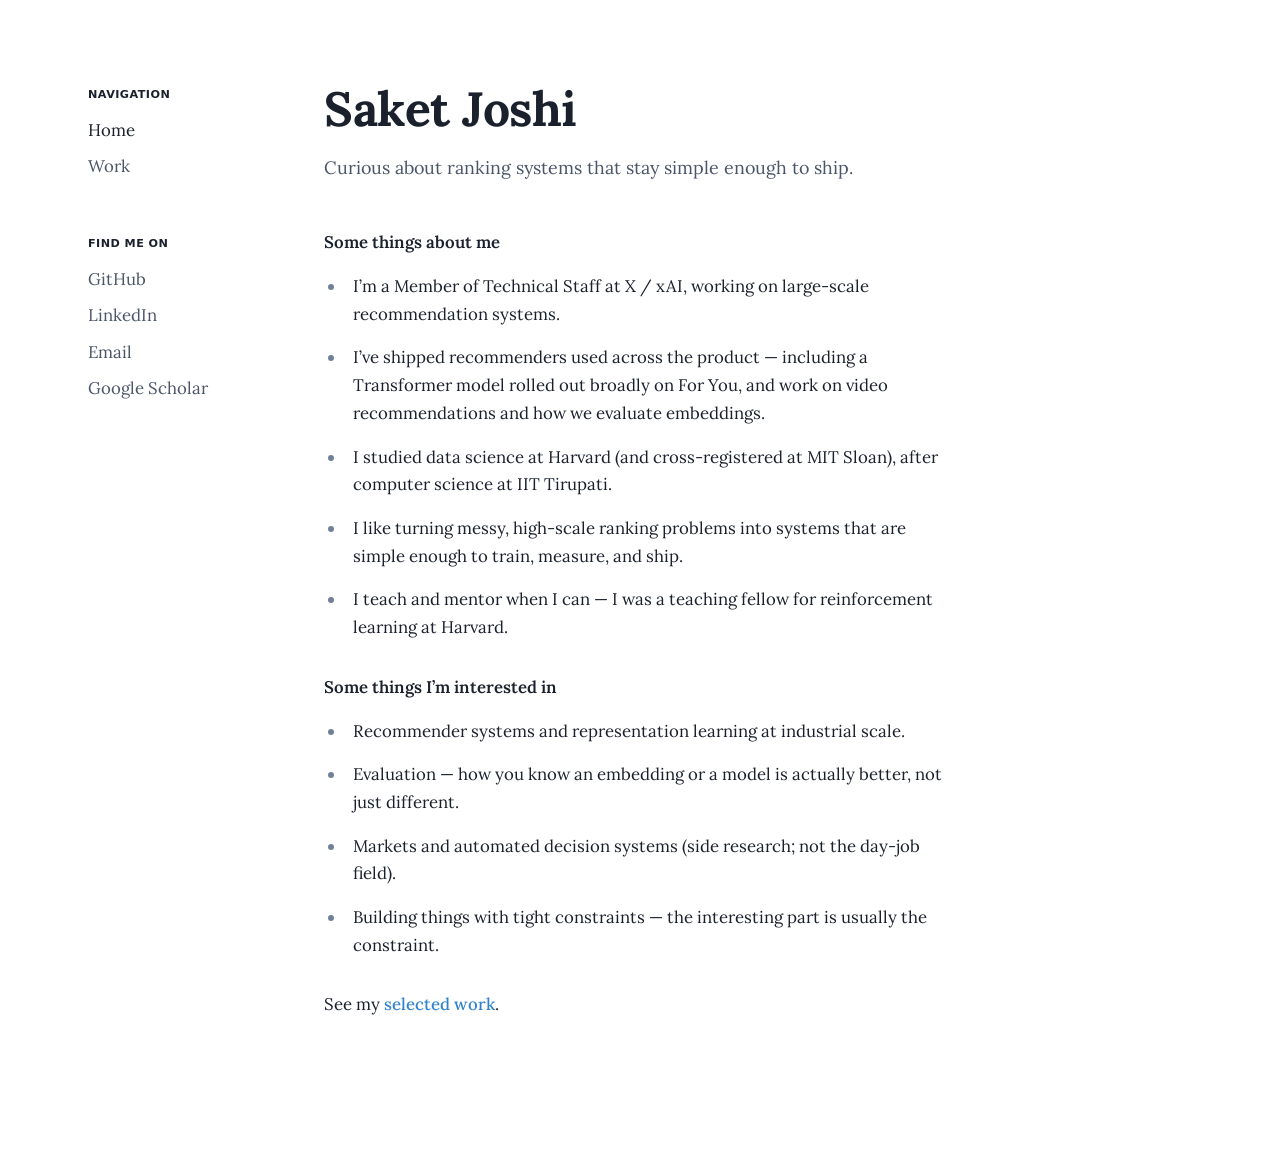
==== commit e4469d01: "Replace Scholar/OpenReview with Google Scholar profile" ====
--- a/index.html
+++ b/index.html
@@ -38,8 +38,7 @@
     <a href="https://github.com/saketrule" target="_blank" rel="noopener">GitHub</a>
     <a href="https://www.linkedin.com/in/saket-dattatray-joshi" target="_blank" rel="noopener">LinkedIn</a>
     <a href="mailto:saketrule@gmail.com">Email</a>
-    <a href="https://www.semanticscholar.org/search?q=%22Saket%20Dattatray%20Joshi%22" target="_blank" rel="noopener">Scholar</a>
-    <a href="https://openreview.net/" target="_blank" rel="noopener">OpenReview</a>
+    <a href="https://scholar.google.com/citations?user=wfl7wA8AAAAJ&amp;hl=en" target="_blank" rel="noopener">Google Scholar</a>
   </div>
 
   <aside class="side-nav" aria-label="Sidebar">
@@ -53,8 +52,7 @@
       <a href="https://github.com/saketrule" target="_blank" rel="noopener">GitHub</a>
       <a href="https://www.linkedin.com/in/saket-dattatray-joshi" target="_blank" rel="noopener">LinkedIn</a>
       <a href="mailto:saketrule@gmail.com">Email</a>
-      <a href="https://www.semanticscholar.org/search?q=%22Saket%20Dattatray%20Joshi%22" target="_blank" rel="noopener">Scholar</a>
-      <a href="https://openreview.net/" target="_blank" rel="noopener">OpenReview</a>
+      <a href="https://scholar.google.com/citations?user=wfl7wA8AAAAJ&amp;hl=en" target="_blank" rel="noopener">Google Scholar</a>
     </div>
   </aside>
 
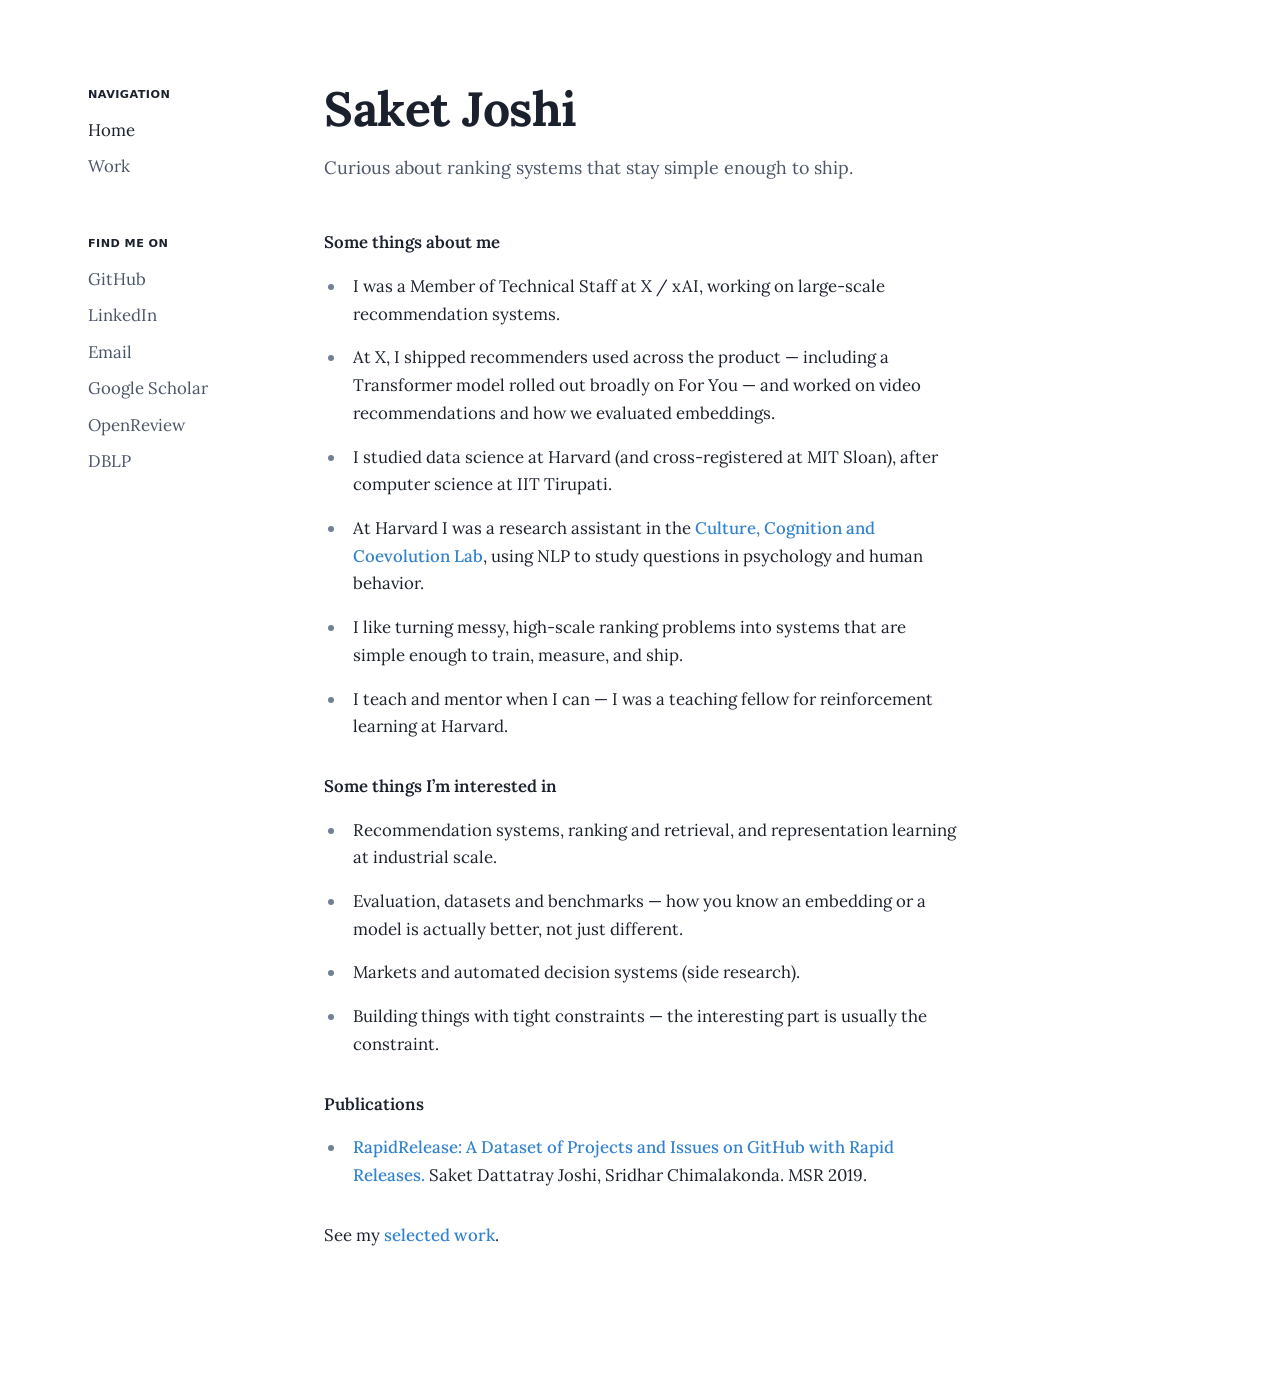
==== commit c550356e: "Past-tense X/xAI role, add OpenReview/DBLP links, publication, Harvard RA line - Home: X/xAI lines i" ====
--- a/index.html
+++ b/index.html
@@ -38,7 +38,9 @@
     <a href="https://github.com/saketrule" target="_blank" rel="noopener">GitHub</a>
     <a href="https://www.linkedin.com/in/saket-dattatray-joshi" target="_blank" rel="noopener">LinkedIn</a>
     <a href="mailto:saketrule@gmail.com">Email</a>
-    <a href="https://scholar.google.com/citations?user=wfl7wA8AAAAJ&amp;hl=en" target="_blank" rel="noopener">Google Scholar</a>
+    <a href="https://scholar.google.com/citations?user=wfl7wA8AAAAJ" target="_blank" rel="noopener">Google Scholar</a>
+    <a href="https://openreview.net/profile?id=~Saket_Joshi2" target="_blank" rel="noopener">OpenReview</a>
+    <a href="https://dblp.org/pid/243/2549.html" target="_blank" rel="noopener">DBLP</a>
   </div>
 
   <aside class="side-nav" aria-label="Sidebar">
@@ -52,7 +54,9 @@
       <a href="https://github.com/saketrule" target="_blank" rel="noopener">GitHub</a>
       <a href="https://www.linkedin.com/in/saket-dattatray-joshi" target="_blank" rel="noopener">LinkedIn</a>
       <a href="mailto:saketrule@gmail.com">Email</a>
-      <a href="https://scholar.google.com/citations?user=wfl7wA8AAAAJ&amp;hl=en" target="_blank" rel="noopener">Google Scholar</a>
+      <a href="https://scholar.google.com/citations?user=wfl7wA8AAAAJ" target="_blank" rel="noopener">Google Scholar</a>
+      <a href="https://openreview.net/profile?id=~Saket_Joshi2" target="_blank" rel="noopener">OpenReview</a>
+      <a href="https://dblp.org/pid/243/2549.html" target="_blank" rel="noopener">DBLP</a>
     </div>
   </aside>
 
@@ -63,19 +67,25 @@
 
       <p><strong>Some things about me</strong></p>
       <ul class="plain">
-        <li>I’m a Member of Technical Staff at X / xAI, working on large-scale recommendation systems.</li>
-        <li>I’ve shipped recommenders used across the product — including a Transformer model rolled out broadly on For You, and work on video recommendations and how we evaluate embeddings.</li>
+        <li>I was a Member of Technical Staff at X / xAI, working on large-scale recommendation systems.</li>
+        <li>At X, I shipped recommenders used across the product — including a Transformer model rolled out broadly on For You — and worked on video recommendations and how we evaluated embeddings.</li>
         <li>I studied data science at Harvard (and cross-registered at MIT Sloan), after computer science at IIT Tirupati.</li>
+        <li>At Harvard I was a research assistant in the <a href="https://historicalpsychology.fas.harvard.edu/saket-joshi/" target="_blank" rel="noopener">Culture, Cognition and Coevolution Lab</a>, using NLP to study questions in psychology and human behavior.</li>
         <li>I like turning messy, high-scale ranking problems into systems that are simple enough to train, measure, and ship.</li>
         <li>I teach and mentor when I can — I was a teaching fellow for reinforcement learning at Harvard.</li>
       </ul>
 
       <p><strong>Some things I’m interested in</strong></p>
       <ul class="plain">
-        <li>Recommender systems and representation learning at industrial scale.</li>
-        <li>Evaluation — how you know an embedding or a model is actually better, not just different.</li>
-        <li>Markets and automated decision systems (side research; not the day-job field).</li>
+        <li>Recommendation systems, ranking and retrieval, and representation learning at industrial scale.</li>
+        <li>Evaluation, datasets and benchmarks — how you know an embedding or a model is actually better, not just different.</li>
+        <li>Markets and automated decision systems (side research).</li>
         <li>Building things with tight constraints — the interesting part is usually the constraint.</li>
+      </ul>
+
+      <p><strong>Publications</strong></p>
+      <ul class="plain">
+        <li><a href="https://dblp.org/pid/243/2549.html" target="_blank" rel="noopener">RapidRelease: A Dataset of Projects and Issues on GitHub with Rapid Releases.</a> Saket Dattatray Joshi, Sridhar Chimalakonda. MSR 2019.</li>
       </ul>
 
       <p>See my <a href="work/">selected work</a>.</p>
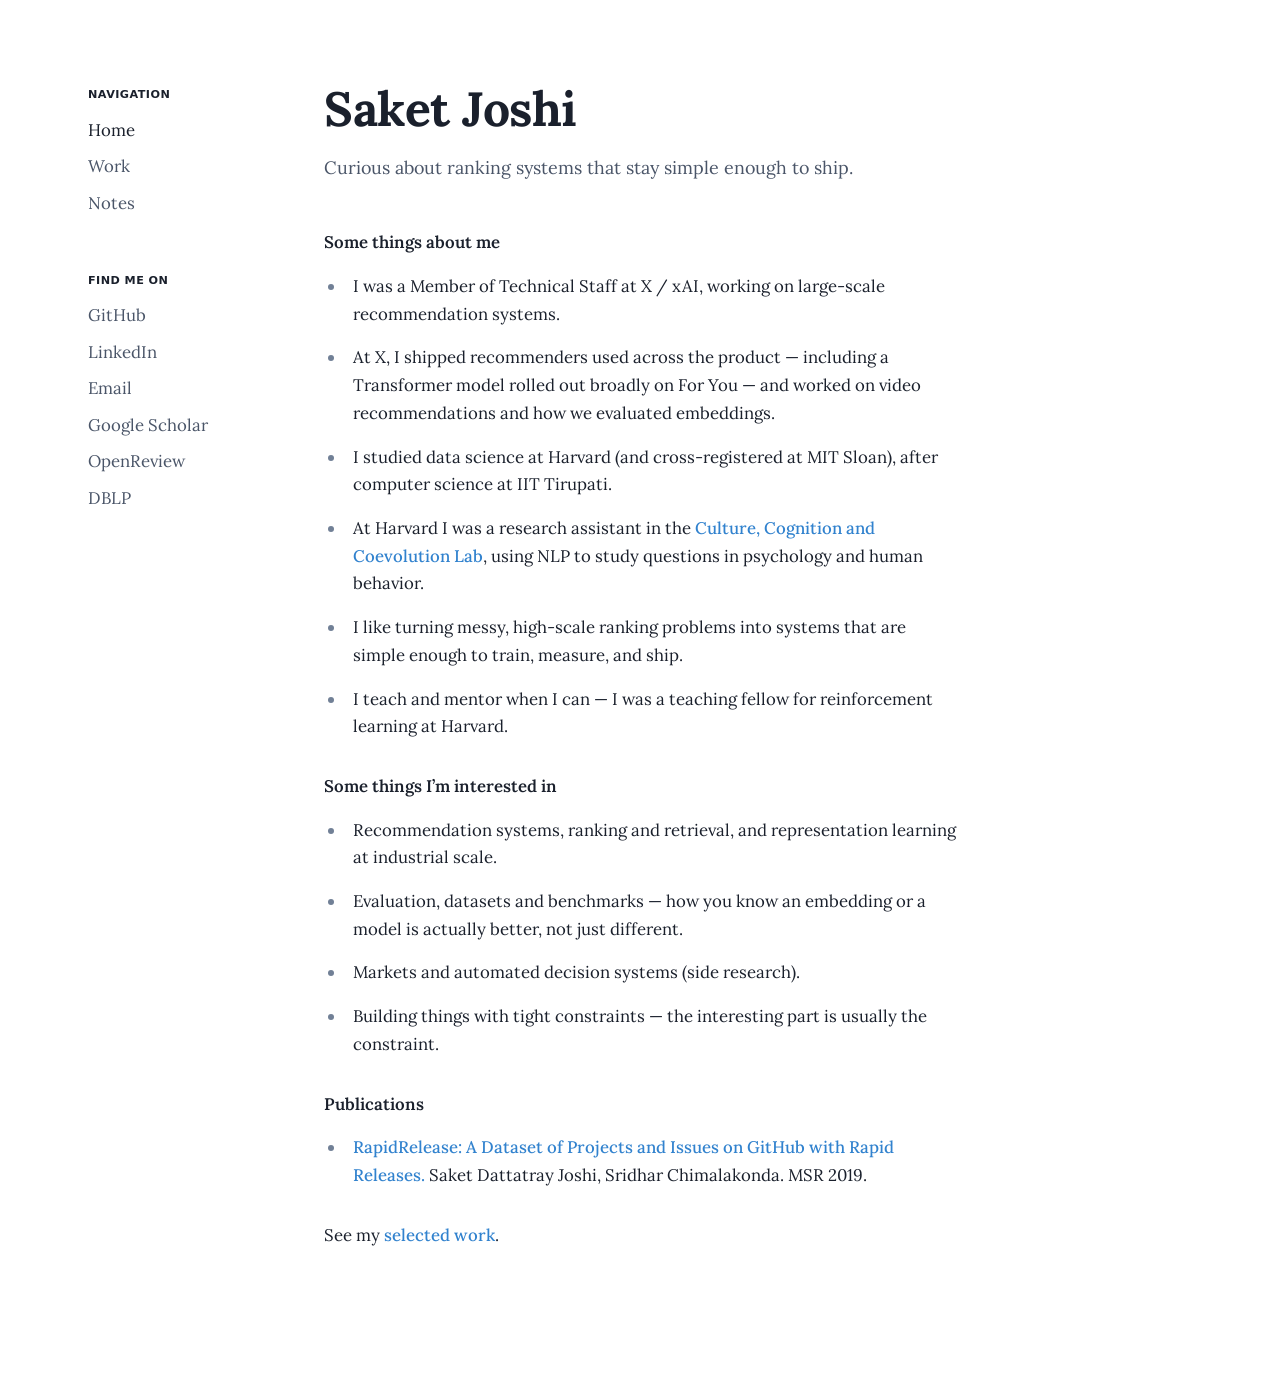
==== commit d0a83a03: "Add Notes page with first two entries" ====
--- a/index.html
+++ b/index.html
@@ -19,6 +19,7 @@
       <nav class="top-links" aria-label="Primary">
         <a href="index.html" aria-current="page">Home</a>
         <a href="work/index.html">Work</a>
+        <a href="notes/index.html">Notes</a>
       </nav>
       <button type="button" class="menu-btn" id="menu-btn" aria-label="Menu" aria-expanded="false" aria-controls="mobile-panel">
         <svg viewBox="0 0 24 24" fill="none" stroke="currentColor" stroke-width="2" stroke-linecap="round" aria-hidden="true">
@@ -34,6 +35,7 @@
     <p class="label">Navigation</p>
     <a href="index.html" aria-current="page">Home</a>
     <a href="work/index.html">Work</a>
+    <a href="notes/index.html">Notes</a>
     <p class="label">Find me on</p>
     <a href="https://github.com/saketrule" target="_blank" rel="noopener">GitHub</a>
     <a href="https://www.linkedin.com/in/saket-dattatray-joshi" target="_blank" rel="noopener">LinkedIn</a>
@@ -48,6 +50,7 @@
       <p class="label">Navigation</p>
       <a href="index.html" aria-current="page">Home</a>
       <a href="work/index.html">Work</a>
+      <a href="notes/index.html">Notes</a>
       </div>
     <div class="group">
       <p class="label">Find me on</p>
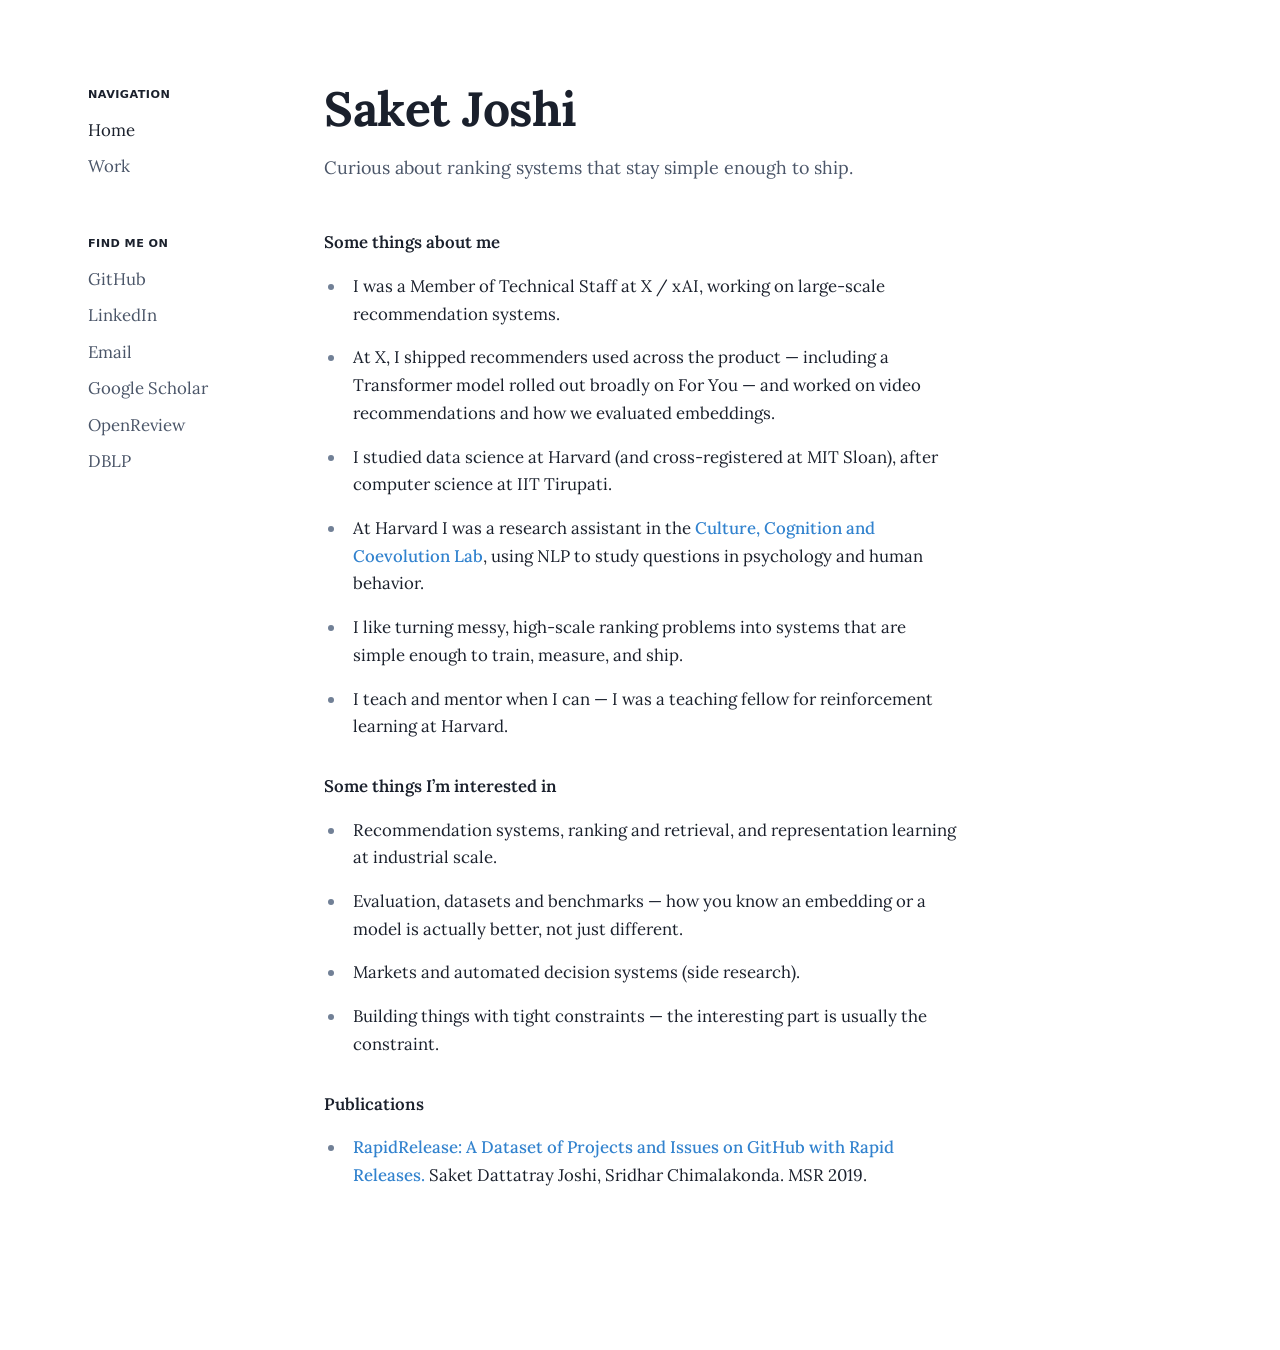
==== commit 4573a6ae: "Unlink Notes from nav; drop 'selected work' line on homepage" ====
--- a/index.html
+++ b/index.html
@@ -19,7 +19,6 @@
       <nav class="top-links" aria-label="Primary">
         <a href="index.html" aria-current="page">Home</a>
         <a href="work/index.html">Work</a>
-        <a href="notes/index.html">Notes</a>
       </nav>
       <button type="button" class="menu-btn" id="menu-btn" aria-label="Menu" aria-expanded="false" aria-controls="mobile-panel">
         <svg viewBox="0 0 24 24" fill="none" stroke="currentColor" stroke-width="2" stroke-linecap="round" aria-hidden="true">
@@ -35,7 +34,6 @@
     <p class="label">Navigation</p>
     <a href="index.html" aria-current="page">Home</a>
     <a href="work/index.html">Work</a>
-    <a href="notes/index.html">Notes</a>
     <p class="label">Find me on</p>
     <a href="https://github.com/saketrule" target="_blank" rel="noopener">GitHub</a>
     <a href="https://www.linkedin.com/in/saket-dattatray-joshi" target="_blank" rel="noopener">LinkedIn</a>
@@ -50,7 +48,6 @@
       <p class="label">Navigation</p>
       <a href="index.html" aria-current="page">Home</a>
       <a href="work/index.html">Work</a>
-      <a href="notes/index.html">Notes</a>
       </div>
     <div class="group">
       <p class="label">Find me on</p>
@@ -90,8 +87,6 @@
       <ul class="plain">
         <li><a href="https://dblp.org/pid/243/2549.html" target="_blank" rel="noopener">RapidRelease: A Dataset of Projects and Issues on GitHub with Rapid Releases.</a> Saket Dattatray Joshi, Sridhar Chimalakonda. MSR 2019.</li>
       </ul>
-
-      <p>See my <a href="work/">selected work</a>.</p>
     </article>
   </main>
 
